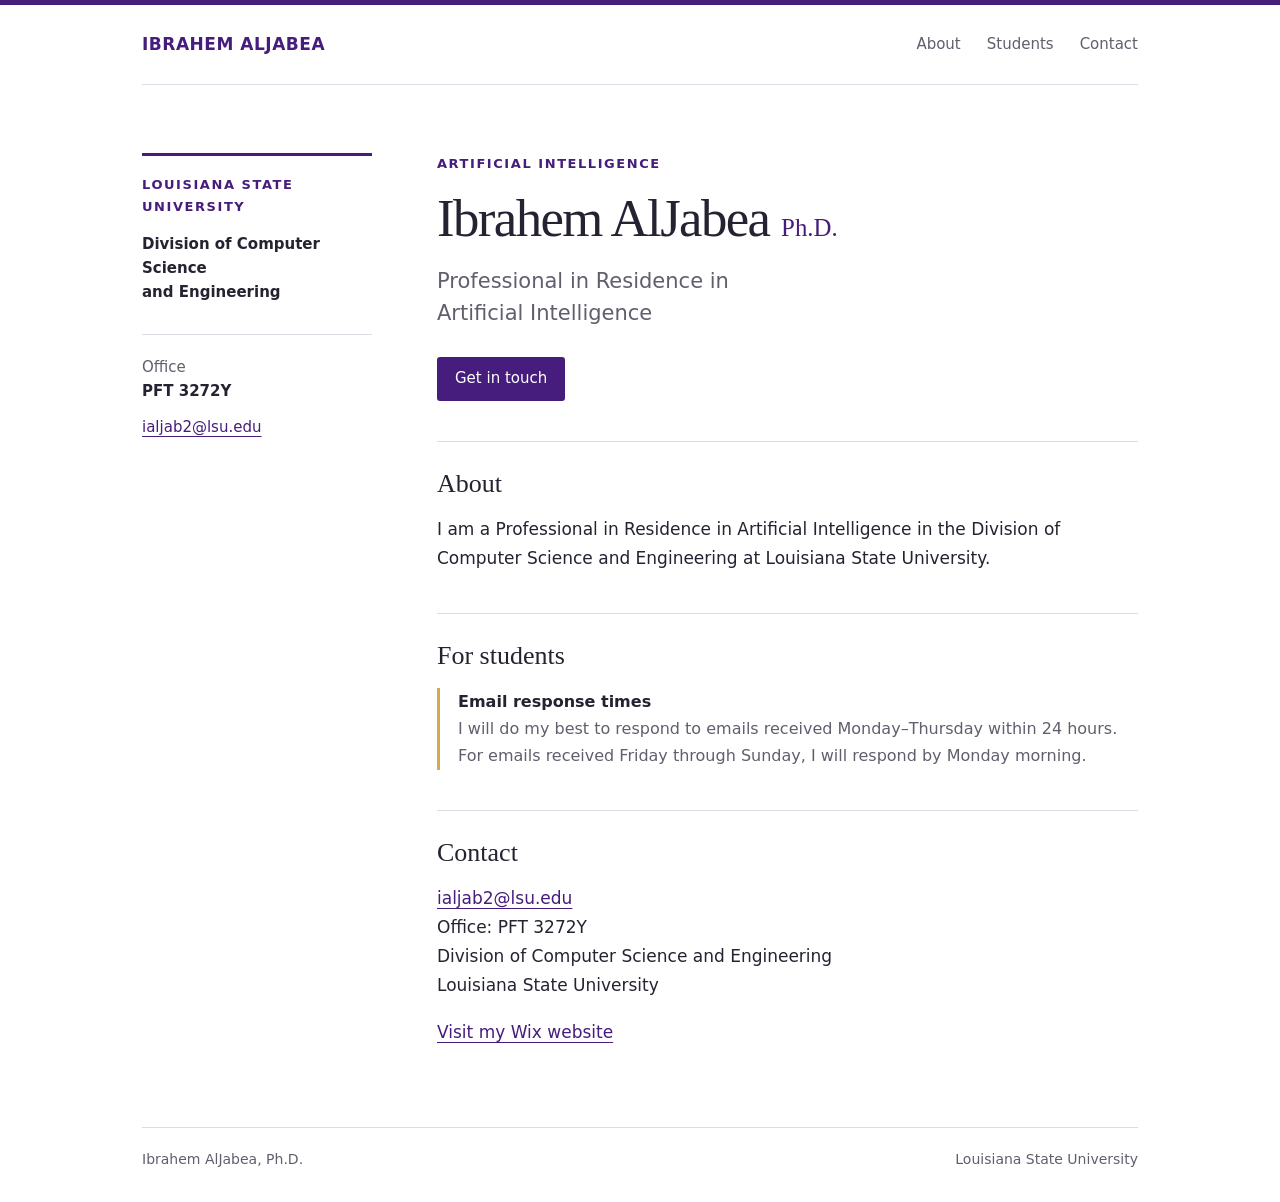
==== index.html @ e0194b32 "Add files via upload" ====
<!doctype html>
<html lang="en">
<head>
<meta charset="utf-8">
<meta name="viewport" content="width=device-width,initial-scale=1">
<title>Ibrahem AlJabea, Ph.D. | Louisiana State University</title>
<meta name="description" content="Ibrahem AlJabea, Ph.D., Professional in Residence in Artificial Intelligence at Louisiana State University.">
<link rel="icon" type="image/svg+xml" href="data:image/svg+xml,%3Csvg xmlns='http://www.w3.org/2000/svg' viewBox='0 0 40 40'%3E%3Crect width='40' height='40' rx='6' fill='%23461D7C'/%3E%3Ctext x='20' y='27' text-anchor='middle' font-family='Arial' font-size='22' fill='white'%3EIA%3C/text%3E%3C/svg%3E">
<style>
:root{color-scheme:light;--purple:#461d7c;--ink:#252331;--muted:#625e6e;--line:#dedbe5}*{box-sizing:border-box}html{scroll-behavior:smooth;scroll-padding-top:24px}body{margin:0;border-top:5px solid var(--purple);background:#fff;color:var(--ink);font:17px/1.7 system-ui,-apple-system,BlinkMacSystemFont,"Segoe UI",sans-serif}a{color:var(--purple);text-underline-offset:4px}a:hover{text-decoration-thickness:2px}a:focus-visible{outline:3px solid #c99400;outline-offset:5px}.wrap{max-width:1060px;margin:auto;padding:0 32px}header{display:flex;align-items:center;justify-content:space-between;gap:24px;padding:25px 0;border-bottom:1px solid var(--line)}.brand{font-weight:700;text-decoration:none;letter-spacing:.03em}nav{display:flex;flex-wrap:wrap;gap:26px}nav a{font-size:15px;text-decoration:none;color:var(--muted)}main{display:grid;grid-template-columns:230px minmax(0,1fr);gap:65px;padding:68px 0 80px}.eyebrow{font-size:13px;letter-spacing:.12em;text-transform:uppercase;font-weight:700;color:var(--purple);margin:0 0 14px}.identity{border-top:3px solid var(--purple);padding-top:18px}.identity p{font-size:15px;line-height:1.6;color:var(--muted);margin:12px 0}.identity strong{color:var(--ink)}.office{margin-top:30px!important;padding-top:20px;border-top:1px solid var(--line)}h1{font:normal clamp(2.2rem,5vw,3.3rem)/1.12 Georgia,serif;letter-spacing:-.03em;margin:0 0 18px}h1 span{font-size:.47em;letter-spacing:0;white-space:nowrap;color:var(--purple)}.role{font-size:21px;line-height:1.5;margin:0 0 28px;color:var(--muted)}section{margin-top:40px;padding-top:25px;border-top:1px solid var(--line)}h2{font:normal 26px/1.3 Georgia,serif;margin:0 0 15px}p{margin:0 0 18px}.contact-link{display:inline-block;background:var(--purple);color:#fff;padding:9px 18px;border-radius:3px;text-decoration:none;font-size:15px}.note{padding-left:18px;border-left:3px solid #d2ac47;color:var(--muted);font-size:16px}.note strong{color:var(--ink)}footer{border-top:1px solid var(--line);padding:20px 0 30px;font-size:14px;color:var(--muted);display:flex;justify-content:space-between;gap:20px}.skip{position:absolute;left:10px;top:-100px;background:#fff;padding:8px}.skip:focus{top:10px}@media(max-width:700px){.wrap{padding:0 22px}header{align-items:flex-start;gap:18px;flex-direction:column}nav{gap:22px}main{grid-template-columns:1fr;gap:30px;padding:36px 0 45px}.identity{border-top:0;padding:0}.identity .office{margin-top:14px!important;padding-top:12px}.role{font-size:18px}footer{flex-direction:column;gap:5px}}@media(prefers-reduced-motion:reduce){html{scroll-behavior:auto}}
</style>
</head>
<body>
<a class="skip" href="#main">Skip to content</a>
<div class="wrap">
<header><a class="brand" href="#main">IBRAHEM ALJABEA</a><nav aria-label="Main navigation"><a href="#about">About</a><a href="#students">Students</a><a href="#contact">Contact</a></nav></header>
<main id="main">
<aside class="identity" aria-label="Affiliation"><div class="eyebrow">Louisiana State University</div><p><strong>Division of Computer Science<br>and Engineering</strong></p><p class="office">Office<br><strong>PFT 3272Y</strong></p><p><a href="mailto:ialjab2@lsu.edu">ialjab2@lsu.edu</a></p></aside>
<article>
<p class="eyebrow">Artificial Intelligence</p>
<h1>Ibrahem AlJabea <span>Ph.D.</span></h1>
<p class="role">Professional in Residence in<br>Artificial Intelligence</p>
<a class="contact-link" href="mailto:ialjab2@lsu.edu">Get in touch</a>
<section id="about"><h2>About</h2><p>I am a Professional in Residence in Artificial Intelligence in the Division of Computer Science and Engineering at Louisiana State University.</p></section>
<section id="students"><h2>For students</h2><div class="note"><p><strong>Email response times</strong><br>I will do my best to respond to emails received Monday–Thursday within 24 hours. For emails received Friday through Sunday, I will respond by Monday morning.</p></div></section>
<section id="contact"><h2>Contact</h2><p><a href="mailto:ialjab2@lsu.edu">ialjab2@lsu.edu</a><br>Office: PFT 3272Y<br>Division of Computer Science and Engineering<br>Louisiana State University</p><a href="https://ialjab2.wixsite.com/ibrahemaljabea">Visit my Wix website</a></section>
</article>
</main>
<footer><span>Ibrahem AlJabea, Ph.D.</span><span>Louisiana State University</span></footer>
</div>
</body>
</html>
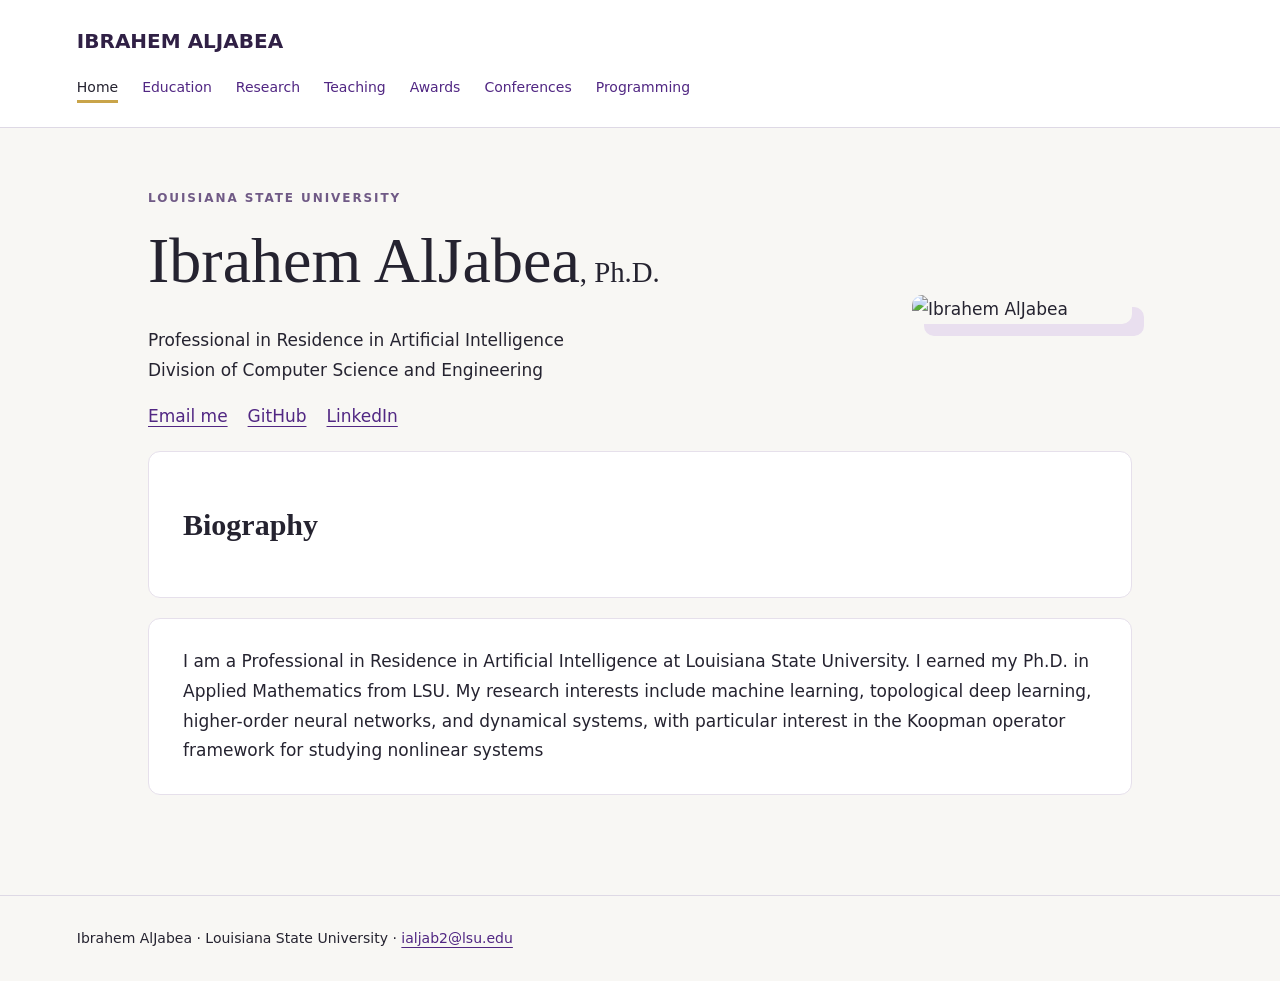
==== commit 695fe369: "Add files via upload" ====
--- a/index.html
+++ b/index.html
@@ -1,32 +1 @@
-<!doctype html>
-<html lang="en">
-<head>
-<meta charset="utf-8">
-<meta name="viewport" content="width=device-width,initial-scale=1">
-<title>Ibrahem AlJabea, Ph.D. | Louisiana State University</title>
-<meta name="description" content="Ibrahem AlJabea, Ph.D., Professional in Residence in Artificial Intelligence at Louisiana State University.">
-<link rel="icon" type="image/svg+xml" href="data:image/svg+xml,%3Csvg xmlns='http://www.w3.org/2000/svg' viewBox='0 0 40 40'%3E%3Crect width='40' height='40' rx='6' fill='%23461D7C'/%3E%3Ctext x='20' y='27' text-anchor='middle' font-family='Arial' font-size='22' fill='white'%3EIA%3C/text%3E%3C/svg%3E">
-<style>
-:root{color-scheme:light;--purple:#461d7c;--ink:#252331;--muted:#625e6e;--line:#dedbe5}*{box-sizing:border-box}html{scroll-behavior:smooth;scroll-padding-top:24px}body{margin:0;border-top:5px solid var(--purple);background:#fff;color:var(--ink);font:17px/1.7 system-ui,-apple-system,BlinkMacSystemFont,"Segoe UI",sans-serif}a{color:var(--purple);text-underline-offset:4px}a:hover{text-decoration-thickness:2px}a:focus-visible{outline:3px solid #c99400;outline-offset:5px}.wrap{max-width:1060px;margin:auto;padding:0 32px}header{display:flex;align-items:center;justify-content:space-between;gap:24px;padding:25px 0;border-bottom:1px solid var(--line)}.brand{font-weight:700;text-decoration:none;letter-spacing:.03em}nav{display:flex;flex-wrap:wrap;gap:26px}nav a{font-size:15px;text-decoration:none;color:var(--muted)}main{display:grid;grid-template-columns:230px minmax(0,1fr);gap:65px;padding:68px 0 80px}.eyebrow{font-size:13px;letter-spacing:.12em;text-transform:uppercase;font-weight:700;color:var(--purple);margin:0 0 14px}.identity{border-top:3px solid var(--purple);padding-top:18px}.identity p{font-size:15px;line-height:1.6;color:var(--muted);margin:12px 0}.identity strong{color:var(--ink)}.office{margin-top:30px!important;padding-top:20px;border-top:1px solid var(--line)}h1{font:normal clamp(2.2rem,5vw,3.3rem)/1.12 Georgia,serif;letter-spacing:-.03em;margin:0 0 18px}h1 span{font-size:.47em;letter-spacing:0;white-space:nowrap;color:var(--purple)}.role{font-size:21px;line-height:1.5;margin:0 0 28px;color:var(--muted)}section{margin-top:40px;padding-top:25px;border-top:1px solid var(--line)}h2{font:normal 26px/1.3 Georgia,serif;margin:0 0 15px}p{margin:0 0 18px}.contact-link{display:inline-block;background:var(--purple);color:#fff;padding:9px 18px;border-radius:3px;text-decoration:none;font-size:15px}.note{padding-left:18px;border-left:3px solid #d2ac47;color:var(--muted);font-size:16px}.note strong{color:var(--ink)}footer{border-top:1px solid var(--line);padding:20px 0 30px;font-size:14px;color:var(--muted);display:flex;justify-content:space-between;gap:20px}.skip{position:absolute;left:10px;top:-100px;background:#fff;padding:8px}.skip:focus{top:10px}@media(max-width:700px){.wrap{padding:0 22px}header{align-items:flex-start;gap:18px;flex-direction:column}nav{gap:22px}main{grid-template-columns:1fr;gap:30px;padding:36px 0 45px}.identity{border-top:0;padding:0}.identity .office{margin-top:14px!important;padding-top:12px}.role{font-size:18px}footer{flex-direction:column;gap:5px}}@media(prefers-reduced-motion:reduce){html{scroll-behavior:auto}}
-</style>
-</head>
-<body>
-<a class="skip" href="#main">Skip to content</a>
-<div class="wrap">
-<header><a class="brand" href="#main">IBRAHEM ALJABEA</a><nav aria-label="Main navigation"><a href="#about">About</a><a href="#students">Students</a><a href="#contact">Contact</a></nav></header>
-<main id="main">
-<aside class="identity" aria-label="Affiliation"><div class="eyebrow">Louisiana State University</div><p><strong>Division of Computer Science<br>and Engineering</strong></p><p class="office">Office<br><strong>PFT 3272Y</strong></p><p><a href="mailto:ialjab2@lsu.edu">ialjab2@lsu.edu</a></p></aside>
-<article>
-<p class="eyebrow">Artificial Intelligence</p>
-<h1>Ibrahem AlJabea <span>Ph.D.</span></h1>
-<p class="role">Professional in Residence in<br>Artificial Intelligence</p>
-<a class="contact-link" href="mailto:ialjab2@lsu.edu">Get in touch</a>
-<section id="about"><h2>About</h2><p>I am a Professional in Residence in Artificial Intelligence in the Division of Computer Science and Engineering at Louisiana State University.</p></section>
-<section id="students"><h2>For students</h2><div class="note"><p><strong>Email response times</strong><br>I will do my best to respond to emails received Monday–Thursday within 24 hours. For emails received Friday through Sunday, I will respond by Monday morning.</p></div></section>
-<section id="contact"><h2>Contact</h2><p><a href="mailto:ialjab2@lsu.edu">ialjab2@lsu.edu</a><br>Office: PFT 3272Y<br>Division of Computer Science and Engineering<br>Louisiana State University</p><a href="https://ialjab2.wixsite.com/ibrahemaljabea">Visit my Wix website</a></section>
-</article>
-</main>
-<footer><span>Ibrahem AlJabea, Ph.D.</span><span>Louisiana State University</span></footer>
-</div>
-</body>
-</html>
+<!doctype html><html lang="en"><head><meta charset="utf-8"><meta name="viewport" content="width=device-width,initial-scale=1"><meta name="description" content="Ibrahem AlJabea, LSU. Research in topological deep learning, dynamical systems and Koopman operator theory."><title>Home | Ibrahem AlJabea</title><link rel="stylesheet" href="style.css"></head><body><a class="skip" href="#main">Skip to content</a><header><a class="brand" href="index.html">IBRAHEM ALJABEA</a><nav aria-label="Main navigation"><a aria-current="page" href="index.html">Home</a><a href="education.html">Education</a><a href="research.html">Research</a><a href="projects.html">Teaching</a><a href="experience.html">Awards</a><a href="conferences.html">Conferences</a><a href="open-source.html">Programming</a></nav></header><main id="main"><div class="hero"><div><div class="eyebrow">Louisiana State University</div><h1>Ibrahem AlJabea<span style="font-size:.45em">, Ph.D.</span></h1><p>Professional in Residence in Artificial Intelligence<br>Division of Computer Science and Engineering</p><p class="buttons"><a href="mailto:ialjab2@lsu.edu">Email me</a><a href="https://github.com/IJabea">GitHub</a><a href="https://www.linkedin.com/in/ibrahem-aljabea-bb750570/">LinkedIn</a></p></div><img src="assets/portrait.jpg" alt="Ibrahem AlJabea"></div><article><h2>Biography</h2></article><article><p>I am a Professional in Residence in Artificial Intelligence at Louisiana State University. I earned my Ph.D. in Applied Mathematics from LSU. My research interests include machine learning, topological deep learning, higher-order neural networks, and dynamical systems, with particular interest in the Koopman operator framework for studying nonlinear systems</p></article></main><footer>Ibrahem AlJabea · Louisiana State University · <a href="mailto:ialjab2@lsu.edu">ialjab2@lsu.edu</a></footer></body></html>
--- a/style.css
+++ b/style.css
@@ -0,0 +1 @@
+*{box-sizing:border-box}body{margin:0;background:#f8f7f4;color:#252330;font:17px/1.75 system-ui,sans-serif}a{color:#512783;text-underline-offset:4px}a:hover{color:#795200}header{background:#fff;border-bottom:1px solid #ded9e5;padding:24px 6%}.brand{font-weight:750;font-size:20px;color:#302045;text-decoration:none}nav{display:flex;flex-wrap:wrap;gap:10px 24px;margin-top:16px}nav a{text-decoration:none;font-size:14px}nav a[aria-current]{border-bottom:3px solid #c9a449;color:#252330}main{max-width:1040px;margin:auto;padding:60px 28px 80px}.eyebrow{text-transform:uppercase;letter-spacing:.16em;font-size:12px;color:#705a86;font-weight:700}h1{font-family:Georgia,serif;font-weight:normal;font-size:clamp(38px,6vw,64px);line-height:1.12;margin:16px 0 30px}h2{font-family:Georgia,serif;font-size:30px;line-height:1.3}article{background:white;border:1px solid #e6e0eb;border-radius:12px;padding:28px 34px;margin:20px 0}p{margin:0 0 16px}p:last-child{margin-bottom:0}p:empty{display:none}.hero{display:grid;grid-template-columns:1fr 220px;gap:45px;align-items:center}.hero img{width:220px;border-radius:10px;box-shadow:12px 12px 0 #e9dfef}.buttons{display:flex;gap:20px;flex-wrap:wrap}.docs{font-size:14px}footer{border-top:1px solid #ded9e5;padding:30px 6%;font-size:14px}.skip{position:absolute;left:-9999px}.skip:focus{left:10px;top:10px;background:white;padding:12px}@media(max-width:600px){main{padding:35px 18px}.hero{grid-template-columns:1fr}.hero img{width:170px}.hero img{grid-row:1}article{padding:22px}nav{gap:10px 17px}}
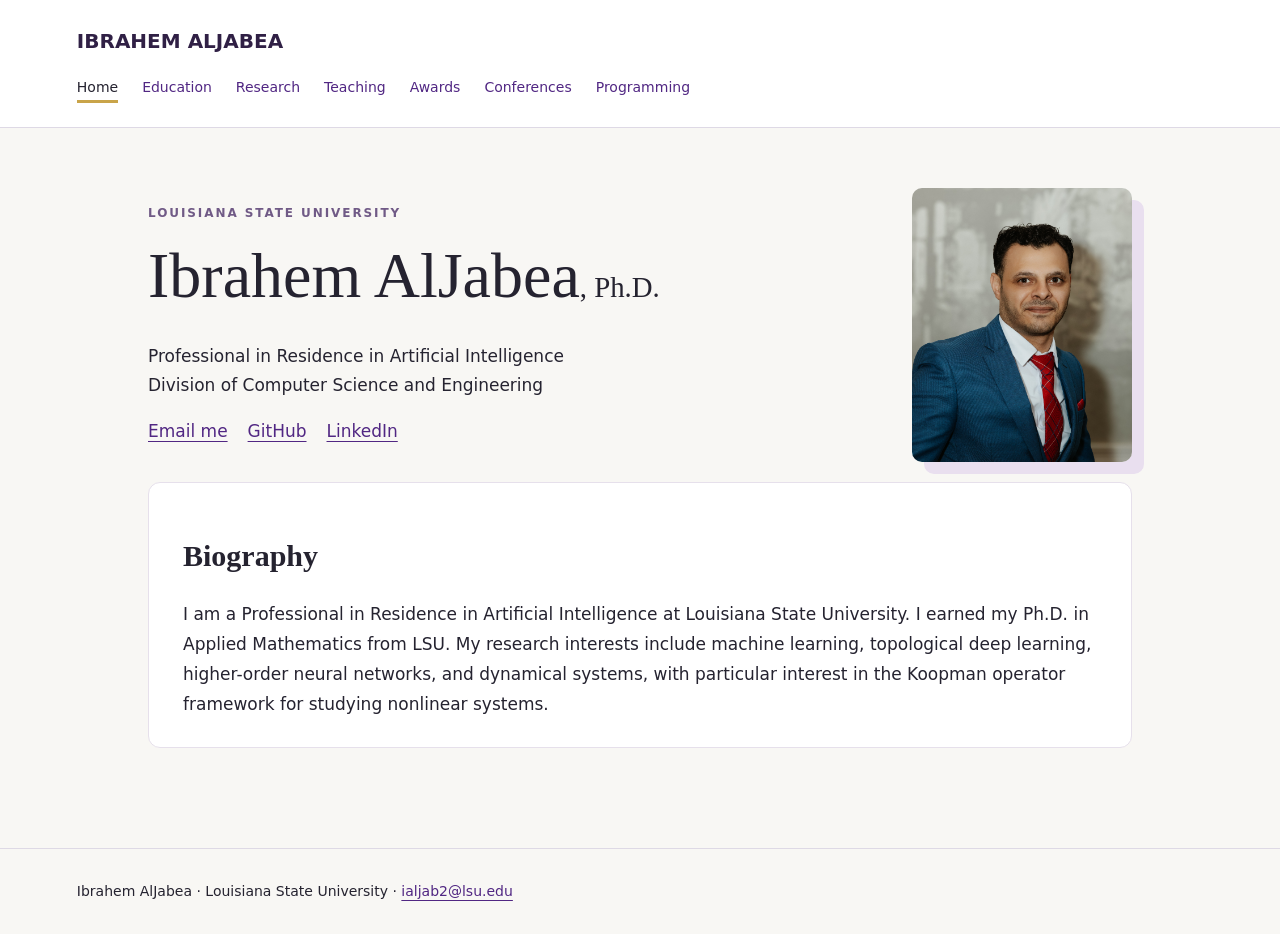
==== commit 992a5a30: "Format index.html for better readability" ====
--- a/index.html
+++ b/index.html
@@ -1 +1,73 @@
-<!doctype html><html lang="en"><head><meta charset="utf-8"><meta name="viewport" content="width=device-width,initial-scale=1"><meta name="description" content="Ibrahem AlJabea, LSU. Research in topological deep learning, dynamical systems and Koopman operator theory."><title>Home | Ibrahem AlJabea</title><link rel="stylesheet" href="style.css"></head><body><a class="skip" href="#main">Skip to content</a><header><a class="brand" href="index.html">IBRAHEM ALJABEA</a><nav aria-label="Main navigation"><a aria-current="page" href="index.html">Home</a><a href="education.html">Education</a><a href="research.html">Research</a><a href="projects.html">Teaching</a><a href="experience.html">Awards</a><a href="conferences.html">Conferences</a><a href="open-source.html">Programming</a></nav></header><main id="main"><div class="hero"><div><div class="eyebrow">Louisiana State University</div><h1>Ibrahem AlJabea<span style="font-size:.45em">, Ph.D.</span></h1><p>Professional in Residence in Artificial Intelligence<br>Division of Computer Science and Engineering</p><p class="buttons"><a href="mailto:ialjab2@lsu.edu">Email me</a><a href="https://github.com/IJabea">GitHub</a><a href="https://www.linkedin.com/in/ibrahem-aljabea-bb750570/">LinkedIn</a></p></div><img src="assets/portrait.jpg" alt="Ibrahem AlJabea"></div><article><h2>Biography</h2></article><article><p>I am a Professional in Residence in Artificial Intelligence at Louisiana State University. I earned my Ph.D. in Applied Mathematics from LSU. My research interests include machine learning, topological deep learning, higher-order neural networks, and dynamical systems, with particular interest in the Koopman operator framework for studying nonlinear systems</p></article></main><footer>Ibrahem AlJabea · Louisiana State University · <a href="mailto:ialjab2@lsu.edu">ialjab2@lsu.edu</a></footer></body></html>+<!doctype html>
+<html lang="en">
+<head>
+  <meta charset="utf-8">
+  <meta name="viewport" content="width=device-width, initial-scale=1">
+  <meta name="description" content="Ibrahem AlJabea, LSU. Research in topological deep learning, dynamical systems and Koopman operator theory.">
+  <title>Home | Ibrahem AlJabea</title>
+  <link rel="stylesheet" href="style.css">
+</head>
+
+<body>
+  <a class="skip" href="#main">Skip to content</a>
+
+  <header>
+    <a class="brand" href="index.html">IBRAHEM ALJABEA</a>
+
+    <nav aria-label="Main navigation">
+      <a aria-current="page" href="index.html">Home</a>
+      <a href="education.html">Education</a>
+      <a href="research.html">Research</a>
+      <a href="projects.html">Teaching</a>
+      <a href="experience.html">Awards</a>
+      <a href="conferences.html">Conferences</a>
+      <a href="open-source.html">Programming</a>
+    </nav>
+  </header>
+
+  <main id="main">
+    <div class="hero">
+      <div>
+        <div class="eyebrow">Louisiana State University</div>
+
+        <h1>
+          Ibrahem AlJabea<span style="font-size: 0.45em;">, Ph.D.</span>
+        </h1>
+
+        <p>
+          Professional in Residence in Artificial Intelligence<br>
+          Division of Computer Science and Engineering
+        </p>
+
+        <p class="buttons">
+          <a href="mailto:ialjab2@lsu.edu">Email me</a>
+          <a href="https://github.com/IJabea">GitHub</a>
+          <a href="https://www.linkedin.com/in/ibrahem-aljabea-bb750570/">
+            LinkedIn
+          </a>
+        </p>
+      </div>
+
+      <!-- portrait.jpg is in the main repository folder -->
+      <img src="portrait.jpg" alt="Ibrahem AlJabea">
+    </div>
+
+    <article>
+      <h2>Biography</h2>
+      <p>
+        I am a Professional in Residence in Artificial Intelligence at
+        Louisiana State University. I earned my Ph.D. in Applied Mathematics
+        from LSU. My research interests include machine learning, topological
+        deep learning, higher-order neural networks, and dynamical systems,
+        with particular interest in the Koopman operator framework for
+        studying nonlinear systems.
+      </p>
+    </article>
+  </main>
+
+  <footer>
+    Ibrahem AlJabea · Louisiana State University ·
+    <a href="mailto:ialjab2@lsu.edu">ialjab2@lsu.edu</a>
+  </footer>
+</body>
+</html>
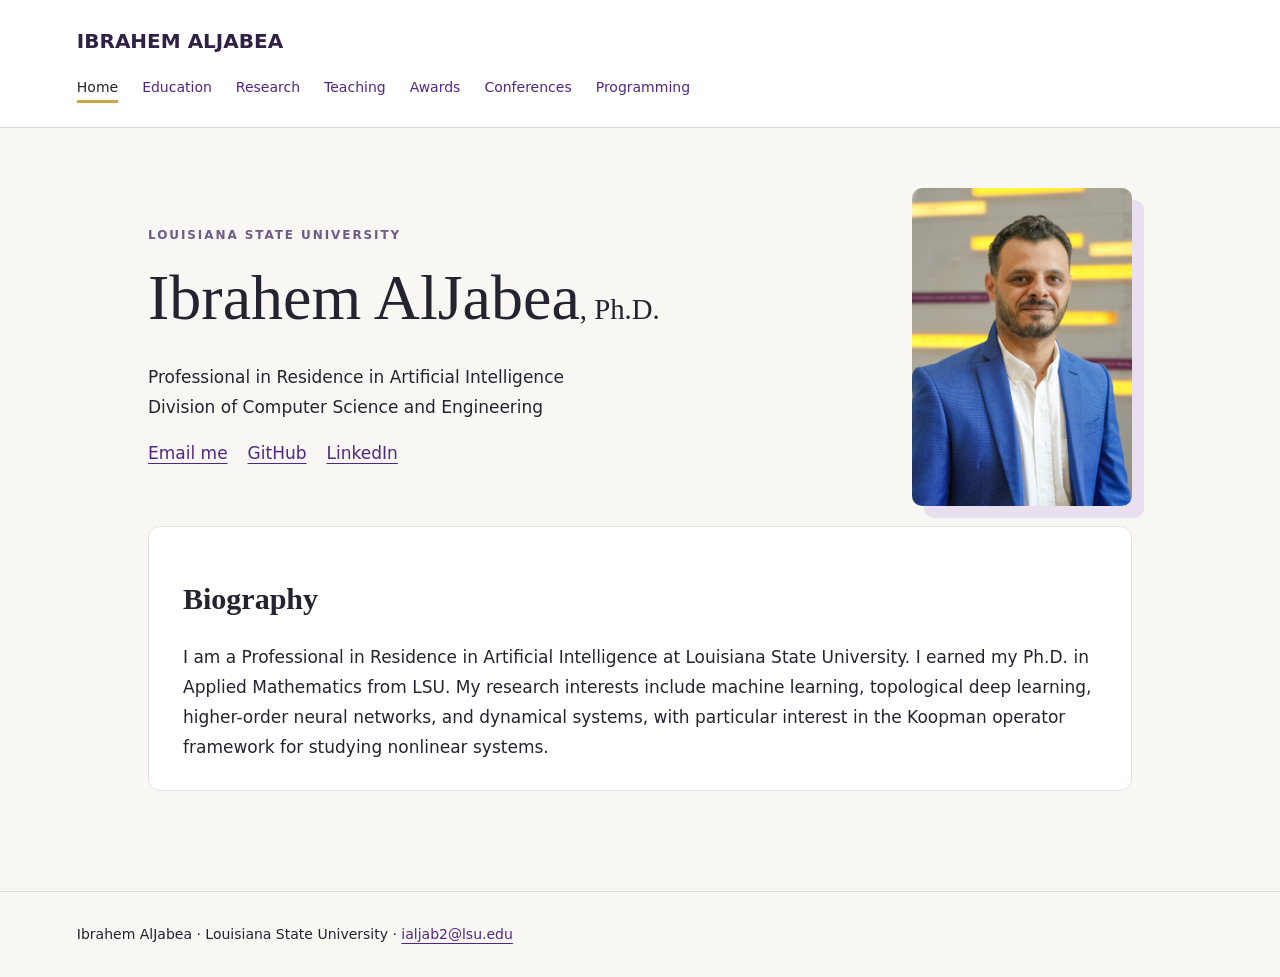
==== commit e8729bcc: "Change image source from portrait.jpg to pic.jpeg" ====
--- a/index.html
+++ b/index.html
@@ -49,7 +49,7 @@
       </div>
 
       <!-- portrait.jpg is in the main repository folder -->
-      <img src="portrait.jpg" alt="Ibrahem AlJabea">
+      <img src="pic.jpeg" alt="Ibrahem AlJabea">
     </div>
 
     <article>
